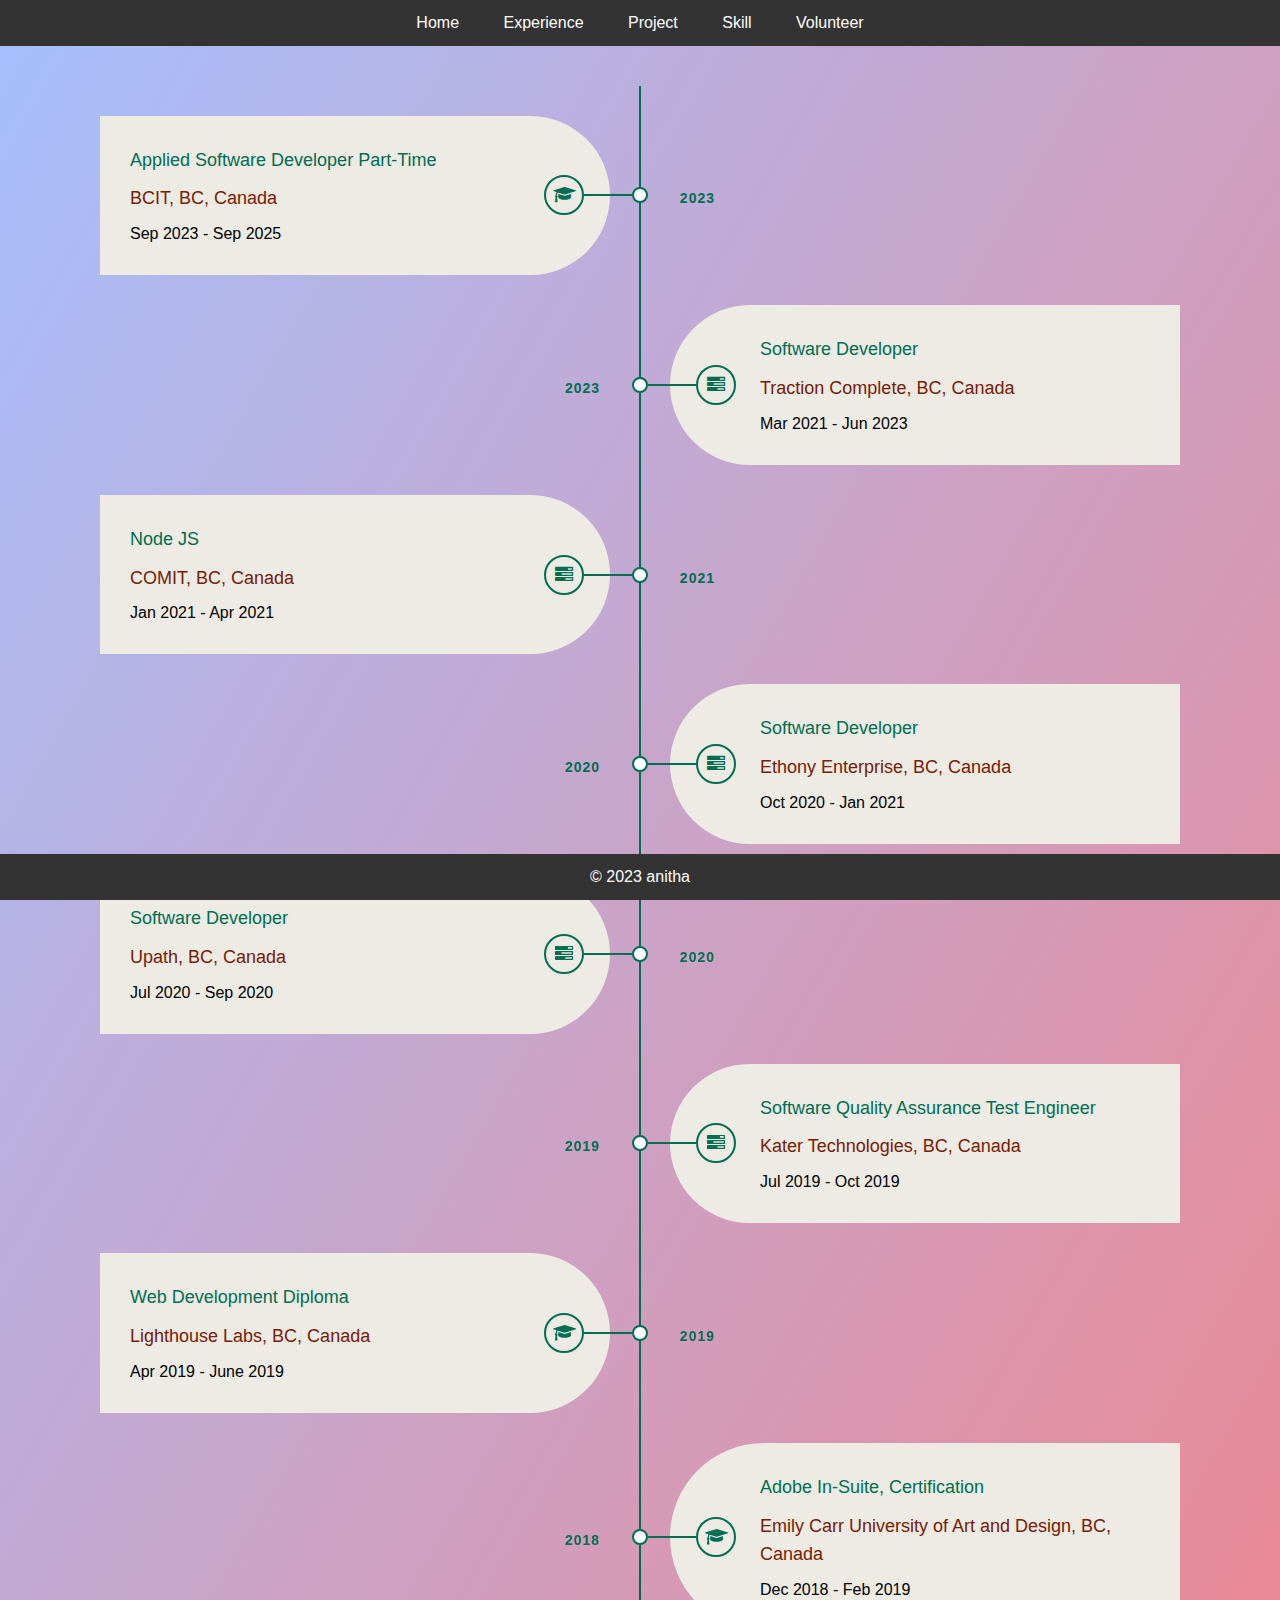
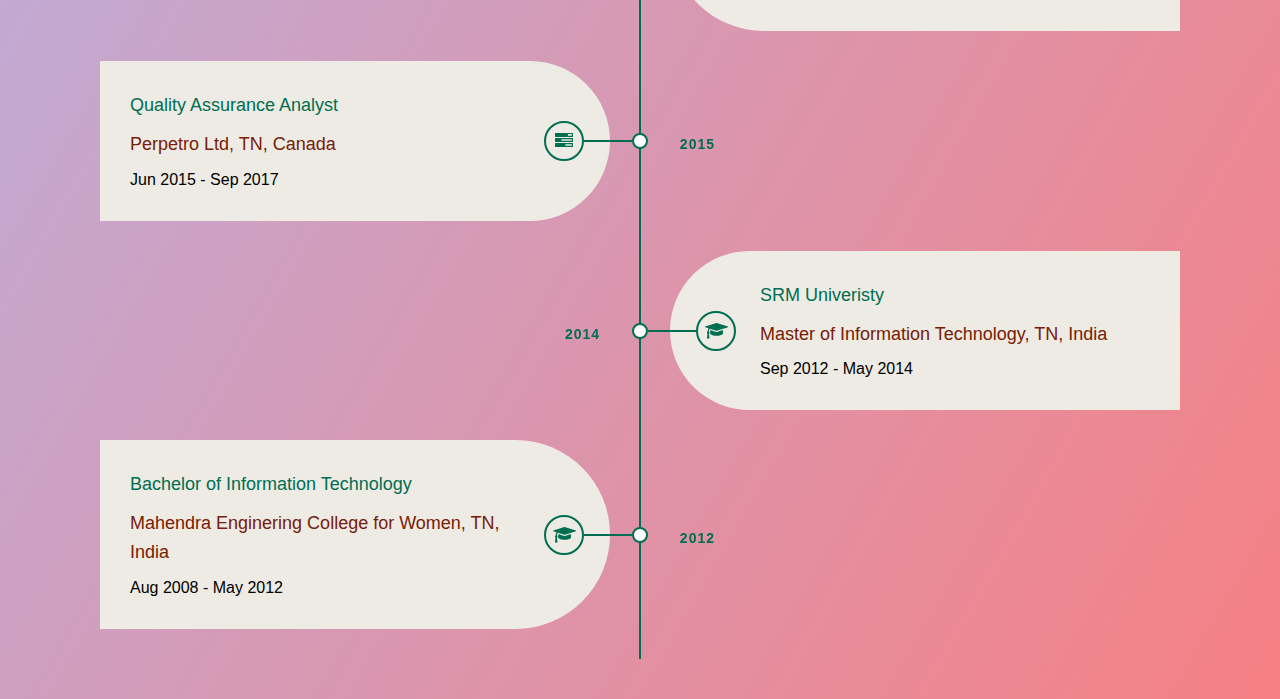
==== experience.html @ 7b46aba2 "website" ====
<!DOCTYPE html>
<html lang="en">
<head>
  <meta charset="UTF-8">
  <meta name="viewport" content="width=device-width, initial-scale=1.0">
  <title>Your Website - Home</title>
  <link rel="stylesheet" href="styles.css">
  <link rel="stylesheet" href="experience.css"> 
  <link
  rel="stylesheet"
  href="https://cdnjs.cloudflare.com/ajax/libs/font-awesome/4.7.0/css/font-awesome.min.css"
/>
</head>
<boby>
  <nav>
    <a href="index.html#home">Home</a>
    <a href="experience.html#experience">Experience</a>
    <a href="project.html#project">Project</a>
    <a href="project.html#skill">Skill</a>
    <a href="vonlunteer.html#volunteer">Volunteer</a>
  </nav>

<section id="experience">
    <div class="timeline">
        <div class="container left">
            <div class="date">2023</div>
            <i class="icon fa fa-graduation-cap"></i>
          <div class="content">
            <h2>Applied Software Developer Part-Time</h2>
            <h3>BCIT, BC, Canada</h3>
            <p>
             Sep 2023 - Sep 2025
            </p>
          </div>
        </div>
        <div class="container right">
            <div class="date">2023</div>
            <i class="icon fa fa-tasks"></i>
          <div class="content">
            <h2>Software Developer</h2>
            <h3>Traction Complete, BC, Canada</h3>
            <p>
             Mar 2021 - Jun 2023
            </p>
          </div>
        </div>
        <div class="container left">
            <div class="date">2021</div>
            <i class="icon fa fa-tasks"></i>
            <div class="content">
              <h2>Node JS</h2>
              <h3>COMIT, BC, Canada</h3>
              <p>
               Jan 2021 - Apr 2021
              </p>
            </div>
          </div>
        <div class="container right">
          <div class="date">2020</div>
          <i class="icon fa fa-tasks"></i>
          <div class="content">
            <h2>Software Developer</h2>
            <h3>Ethony Enterprise, BC, Canada</h3>
            <p>
             Oct 2020 - Jan 2021
            </p>
          </div>
        </div>
        <div class="container left">
            <div class="date">2020</div>
            <i class="icon fa fa-tasks"></i>
            <div class="content">
              <h2>Software Developer</h2>
              <h3>Upath, BC, Canada</h3>
              <p>
               Jul 2020 - Sep 2020
              </p>
            </div>
        </div>
        <div class="container right">
          <div class="date">2019</div>
          <i class="icon fa fa-tasks"></i>
          <div class="content">
            <h2>Software Quality Assurance Test Engineer</h2>
            <h3>Kater Technologies, BC, Canada</h3>
            <p>
             Jul 2019 - Oct 2019
            </p>
          </div>
        </div>
        <div class="container left">
            <div class="date">2019</div>
            <i class="icon fa fa-graduation-cap"></i>
          <div class="content">
            <h2>Web Development Diploma</h2>
            <h3>Lighthouse Labs, BC, Canada</h3>
            <p>
             Apr 2019 - June 2019
            </p>
          </div>
        </div>
        <div class="container right">
            <div class="date">2018</div>
            <i class="icon fa fa-graduation-cap"></i>
          <div class="content">
            <h2>Adobe In-Suite, Certification</h2>
            <h3>Emily Carr University of Art and Design, BC, Canada</h3>
            <p>
             Dec 2018 - Feb 2019
            </p>
          </div>
        </div>
        <div class="container left">
            <div class="date">2015</div>
            <i class="icon fa fa-tasks"></i>
            <div class="content">
              <h2>Quality Assurance Analyst</h2>
              <h3>Perpetro Ltd, TN, Canada</h3>
              <p>
               Jun 2015 - Sep 2017
              </p>
            </div>
        </div>
        <div class="container right">
            <div class="date">2014</div>
            <i class="icon fa fa-graduation-cap"></i>
          <div class="content">
            <h2>SRM Univeristy</h2>
            <h3>Master of Information Technology, TN, India</h3>
            <p>
             Sep 2012 - May 2014
            </p>
          </div>
        </div>
        <div class="container left">
            <div class="date">2012</div>
            <i class="icon fa fa-graduation-cap"></i>
          <div class="content">
            <h2>Bachelor of Information Technology</h2>
            <h3>Mahendra Enginering College for Women, TN, India</h3>
            <p>
             Aug 2008 - May 2012
            </p>
          </div>
        </div>
      </div>
</section>
<footer>&copy; 2023 anitha</footer>
</boby>
</html>
---- styles.css ----
* {
  box-sizing: border-box;
  margin: 0;
  padding: 0;
}

body {
  font-family: "Arial", sans-serif;
  line-height: 1.6;
  /* background-color: linear-gradient(120deg, #a6c0fe , #f68084 100%); */
  background-image: linear-gradient(120deg, #a6c0fe , #f68084 100%);
  color: #333; 
  margin: 0;
  padding: 0;
}


p {
  color: #333;
}

header {
  /* background-color: #008878; */
  color: #333;
  padding: 20px;
  text-align: center;
}
header h1 {
  font-size: 50px;
}
/* #d3e3fc */
nav {
  background-color: #333;
  padding: 10px;
  text-align: center;
}

nav a {
  color: #fff;
  text-decoration: none;
  padding: 10px;
  margin: 0 10px;
  /* transition: color 0.3s; */
}

nav a:hover {
  color: #ffd700; /* Change color on hover */
}

section {
  padding: 20px;
  margin: 20px;
}

footer {
  background-color: #333;
  color: #fff;
  text-align: center;
  padding: 10px;
  position: fixed;
  bottom: 0;
  width: 100%;
}
/* project */

#project {
  font-family: "Arial", sans-serif;
  margin: 50px auto;
  max-width: 800px;
}

.grid-container {
  display: grid;
  grid-template-columns: repeat(auto-fill, minmax(300px, 1fr));
  gap: 20px;
}
.grid-container-volunteer {
  display: grid;
  grid-template-columns: repeat(auto-fill, minmax(500px, 4fr));
  gap: 20px;
}

.card {
  background: #f4f4f4;
  border-radius: 5px;
  box-shadow: 0 0 10px rgba(0, 0, 0, 0.1);
  padding: 15px;
}

.card h3 {
  color: #333;
}

.card p {
  color: #555;
}

#project h2 {
  text-align: center;
}

@media only screen and (max-width: 600px) {
  section {
    margin: 10px;
  }
}
---- experience.css ----
*,
*::before,
*::after {
  box-sizing: border-box;
}

body {
  margin: 0;
  font-family: Arial, Helvetica, sans-serif;
  /* background: #ffffff; */
  background-image: linear-gradient(120deg, #a6c0fe , #f68084 100%);
}

.timeline {
  position: relative;
  width: 100%;
  max-width: 1140px;
  margin: 0 auto;
  padding: 15px 0;
}

.timeline::after {
  content: '';
  position: absolute;
  width: 2px;
  background: #006E51;
  top: 0;
  bottom: 0;
  left: 50%;
  margin-left: -1px;
}

.container {
  padding: 15px 30px;
  position: relative;
  background: inherit;
  width: 50%;
}

.container.left {
  left: 0;
}

.container.right {
  left: 50%;
}

.container::after {
  content: '';
  position: absolute;
  width: 16px;
  height: 16px;
  top: calc(50% - 8px);
  right: -8px;
  background: #ffffff;
  border: 2px solid #006E51;
  border-radius: 16px;
  z-index: 1;
}

.container.right::after {
  left: -8px;
}

.container::before {
  content: '';
  position: absolute;
  width: 50px;
  height: 2px;
  top: calc(50% - 1px);
  right: 8px;
  background: #006E51;
  z-index: 1;
}

.container.right::before {
  left: 8px;
}

.container .date {
  position: absolute;
  display: inline-block;
  top: calc(50% - 8px);
  text-align: center;
  font-size: 14px;
  font-weight: bold;
  color: #006E51;
  text-transform: uppercase;
  letter-spacing: 1px;
  z-index: 1;
}

.container.left .date {
  right: -75px;
}

.container.right .date {
  left: -75px;
}

.container .icon {
  position: absolute;
  display: inline-block;
  width: 40px;
  height: 40px;
  padding: 9px 0;
  top: calc(50% - 20px);
  background: #edebe4;
  border: 2px solid #006E51;
  border-radius: 40px;
  text-align: center;
  font-size: 18px;
  color: #006E51;
  z-index: 1;
}

.container.left .icon {
  right: 56px;
}

.container.right .icon {
  left: 56px;
}

.container .content {
  padding: 30px 90px 30px 30px;
  background: #edebe4;
  position: relative;
  border-radius: 0 500px 500px 0;
}

.container.right .content {
  padding: 30px 30px 30px 90px;
  border-radius: 500px 0 0 500px;
}

.container .content h2 {
  margin: 0 0 10px 0;
  font-size: 18px;
  font-weight: normal;
  color: #006E51;
}
.container .content h3 {
  margin: 0 0 10px 0;
  font-size: 18px;
  font-weight: normal;
  color: #772005;
}

.container .content p {
  margin: 0;
  font-size: 16px;
  line-height: 22px;
  color: #000000;
}

@media (max-width: 767.98px) {
  .timeline::after {
    left: 90px;
  }

  .container {
    width: 100%;
    padding-left: 120px;
    padding-right: 30px;
  }

  .container.right {
    left: 0%;
  }

  .container.left::after, 
  .container.right::after {
    left: 82px;
  }

  .container.left::before,
  .container.right::before {
    left: 100px;
    border-color: transparent #006E51 transparent transparent;
  }

  .container.left .date,
  .container.right .date {
    right: auto;
    left: 15px;
  }

  .container.left .icon,
  .container.right .icon {
    right: auto;
    left: 146px;
  }

  .container.left .content,
  .container.right .content {
    padding: 30px 30px 30px 90px;
    border-radius: 500px 0 0 500px;
  }
}
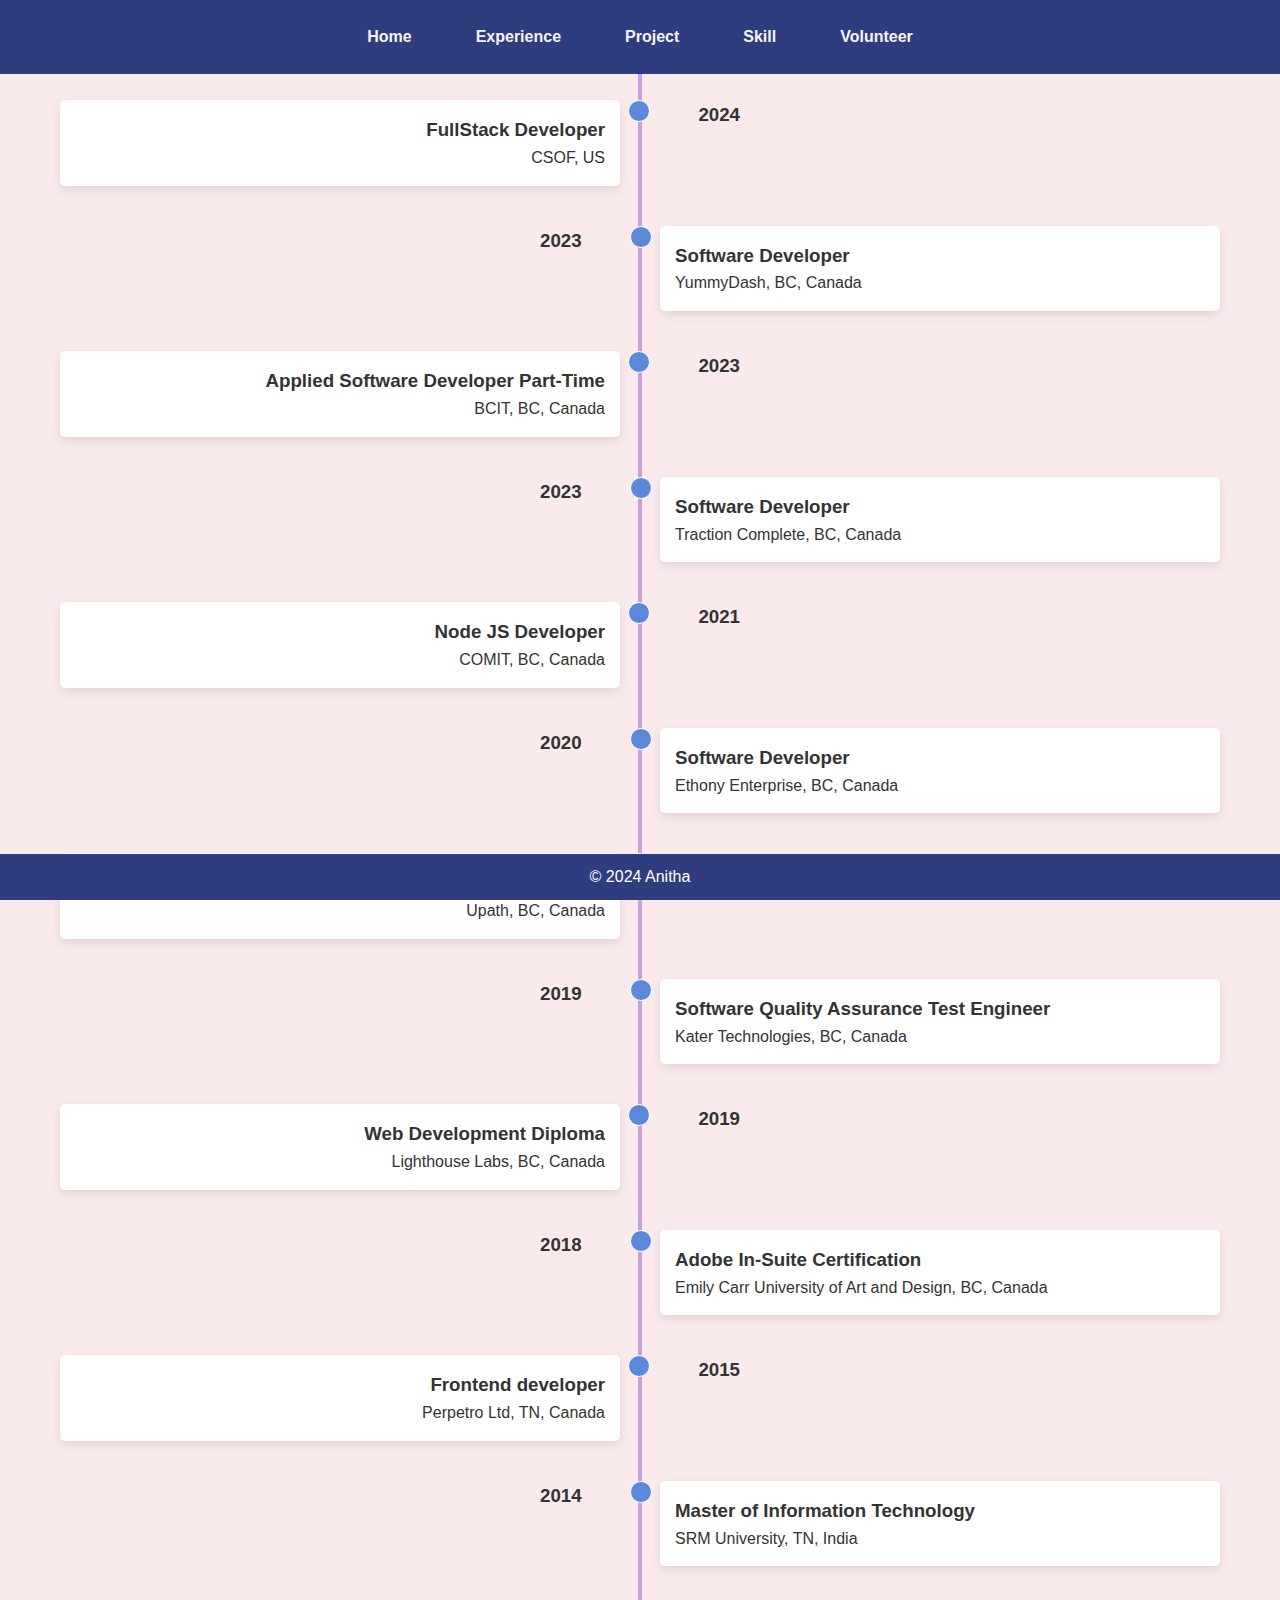
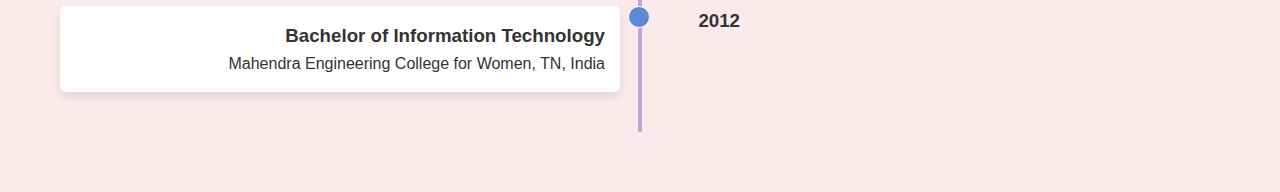
==== commit d487466f: "re-design the website" ====
--- a/experience.html
+++ b/experience.html
@@ -1,150 +1,154 @@
 <!DOCTYPE html>
 <html lang="en">
-<head>
-  <meta charset="UTF-8">
-  <meta name="viewport" content="width=device-width, initial-scale=1.0">
-  <title>Your Website - Home</title>
-  <link rel="stylesheet" href="styles.css">
-  <link rel="stylesheet" href="experience.css"> 
-  <link
-  rel="stylesheet"
-  href="https://cdnjs.cloudflare.com/ajax/libs/font-awesome/4.7.0/css/font-awesome.min.css"
-/>
-</head>
-<boby>
-  <nav>
-    <a href="index.html#home">Home</a>
-    <a href="experience.html#experience">Experience</a>
-    <a href="project.html#project">Project</a>
-    <a href="project.html#skill">Skill</a>
-    <a href="vonlunteer.html#volunteer">Volunteer</a>
-  </nav>
+  <head>
+    <meta charset="UTF-8" />
+    <meta name="viewport" content="width=device-width, initial-scale=1.0" />
+    <title>Responsive Timeline</title>
+    <link rel="stylesheet" href="styles.css" />
+    <link rel="stylesheet" href="styles/experience.css" />
+  </head>
+  <body>
+    <nav class="navbar">
+      <div class="hamburger" onClick="toggleMenu()">
+        <div></div>
+        <div></div>
+        <div></div>
+      </div>
 
-<section id="experience">
-    <div class="timeline">
-        <div class="container left">
-            <div class="date">2023</div>
-            <i class="icon fa fa-graduation-cap"></i>
-          <div class="content">
-            <h2>Applied Software Developer Part-Time</h2>
-            <h3>BCIT, BC, Canada</h3>
-            <p>
-             Sep 2023 - Sep 2025
-            </p>
+      <ul id="menu">
+        <li><a href="index.html#home" onClick="setActive(this)"> Home</a></li>
+        <li>
+          <a href="experience.html#experience" onClick="setActive(this)">
+            Experience</a
+          >
+        </li>
+        <li>
+          <a href="project.html#project" onClick="setActive(this)"> Project</a>
+        </li>
+        <li>
+          <a href="skill.html#skill" onClick="setActive(this)">Skill</a>
+        </li>
+        <li>
+          <a href="volunteer.html#volunteer" onClick="setActive(this)"
+            >Volunteer</a
+          >
+        </li>
+      </ul>
+    </nav>
+    <section id="experience">
+      <div class="timeline">
+        <!-- Timeline Item 1 -->
+        <div class="timeline-item right">
+          <div class="timeline-content">
+            <h3><span class="date">2024</span>FullStack Developer</h3>
+            <p>CSOF, US</p>
           </div>
         </div>
-        <div class="container right">
-            <div class="date">2023</div>
-            <i class="icon fa fa-tasks"></i>
-          <div class="content">
-            <h2>Software Developer</h2>
-            <h3>Traction Complete, BC, Canada</h3>
-            <p>
-             Mar 2021 - Jun 2023
-            </p>
+        <!-- Timeline Item 1 -->
+        <div class="timeline-item left">
+          <div class="timeline-content">
+            <h3><span class="date">2023</span>Software Developer</h3>
+            <p>YummyDash, BC, Canada</p>
           </div>
         </div>
-        <div class="container left">
-            <div class="date">2021</div>
-            <i class="icon fa fa-tasks"></i>
-            <div class="content">
-              <h2>Node JS</h2>
-              <h3>COMIT, BC, Canada</h3>
-              <p>
-               Jan 2021 - Apr 2021
-              </p>
-            </div>
-          </div>
-        <div class="container right">
-          <div class="date">2020</div>
-          <i class="icon fa fa-tasks"></i>
-          <div class="content">
-            <h2>Software Developer</h2>
-            <h3>Ethony Enterprise, BC, Canada</h3>
-            <p>
-             Oct 2020 - Jan 2021
-            </p>
+        <!-- Timeline Item 1 -->
+        <div class="timeline-item left">
+          <div class="timeline-content">
+            <h3>
+              <span class="date">2023</span>Applied Software Developer Part-Time
+            </h3>
+            <p>BCIT, BC, Canada</p>
           </div>
         </div>
-        <div class="container left">
-            <div class="date">2020</div>
-            <i class="icon fa fa-tasks"></i>
-            <div class="content">
-              <h2>Software Developer</h2>
-              <h3>Upath, BC, Canada</h3>
-              <p>
-               Jul 2020 - Sep 2020
-              </p>
-            </div>
-        </div>
-        <div class="container right">
-          <div class="date">2019</div>
-          <i class="icon fa fa-tasks"></i>
-          <div class="content">
-            <h2>Software Quality Assurance Test Engineer</h2>
-            <h3>Kater Technologies, BC, Canada</h3>
-            <p>
-             Jul 2019 - Oct 2019
-            </p>
+
+        <!-- Timeline Item 2 -->
+        <div class="timeline-item right">
+          <div class="timeline-content">
+            <h3><span class="date">2023</span>Software Developer</h3>
+            <p>Traction Complete, BC, Canada</p>
           </div>
         </div>
-        <div class="container left">
-            <div class="date">2019</div>
-            <i class="icon fa fa-graduation-cap"></i>
-          <div class="content">
-            <h2>Web Development Diploma</h2>
-            <h3>Lighthouse Labs, BC, Canada</h3>
-            <p>
-             Apr 2019 - June 2019
-            </p>
+
+        <!-- Timeline Item 3 -->
+        <div class="timeline-item left">
+          <div class="timeline-content">
+            <h3><span class="date">2021</span>Node JS Developer</h3>
+            <p>COMIT, BC, Canada</p>
           </div>
         </div>
-        <div class="container right">
-            <div class="date">2018</div>
-            <i class="icon fa fa-graduation-cap"></i>
-          <div class="content">
-            <h2>Adobe In-Suite, Certification</h2>
-            <h3>Emily Carr University of Art and Design, BC, Canada</h3>
-            <p>
-             Dec 2018 - Feb 2019
-            </p>
+
+        <!-- Timeline Item 4 -->
+        <div class="timeline-item right">
+          <div class="timeline-content">
+            <h3><span class="date">2020</span>Software Developer</h3>
+            <p>Ethony Enterprise, BC, Canada</p>
           </div>
         </div>
-        <div class="container left">
-            <div class="date">2015</div>
-            <i class="icon fa fa-tasks"></i>
-            <div class="content">
-              <h2>Quality Assurance Analyst</h2>
-              <h3>Perpetro Ltd, TN, Canada</h3>
-              <p>
-               Jun 2015 - Sep 2017
-              </p>
-            </div>
-        </div>
-        <div class="container right">
-            <div class="date">2014</div>
-            <i class="icon fa fa-graduation-cap"></i>
-          <div class="content">
-            <h2>SRM Univeristy</h2>
-            <h3>Master of Information Technology, TN, India</h3>
-            <p>
-             Sep 2012 - May 2014
-            </p>
+
+        <!-- Timeline Item 5 -->
+        <div class="timeline-item left">
+          <div class="timeline-content">
+            <h3><span class="date">2020</span>Software Developer</h3>
+            <p>Upath, BC, Canada</p>
           </div>
         </div>
-        <div class="container left">
-            <div class="date">2012</div>
-            <i class="icon fa fa-graduation-cap"></i>
-          <div class="content">
-            <h2>Bachelor of Information Technology</h2>
-            <h3>Mahendra Enginering College for Women, TN, India</h3>
-            <p>
-             Aug 2008 - May 2012
-            </p>
+
+        <!-- Timeline Item 6 -->
+        <div class="timeline-item right">
+          <div class="timeline-content">
+            <h3>
+              <span class="date">2019</span>Software Quality Assurance Test
+              Engineer
+            </h3>
+            <p>Kater Technologies, BC, Canada</p>
+          </div>
+        </div>
+
+        <!-- Timeline Item 7 -->
+        <div class="timeline-item left">
+          <div class="timeline-content">
+            <h3><span class="date">2019</span>Web Development Diploma</h3>
+            <p>Lighthouse Labs, BC, Canada</p>
+          </div>
+        </div>
+
+        <!-- Timeline Item 8 -->
+        <div class="timeline-item right">
+          <div class="timeline-content">
+            <h3><span class="date">2018</span>Adobe In-Suite Certification</h3>
+            <p>Emily Carr University of Art and Design, BC, Canada</p>
+          </div>
+        </div>
+
+        <!-- Timeline Item 9 -->
+        <div class="timeline-item left">
+          <div class="timeline-content">
+            <h3><span class="date">2015</span>Frontend developer</h3>
+            <p>Perpetro Ltd, TN, Canada</p>
+          </div>
+        </div>
+
+        <!-- Timeline Item 10 -->
+        <div class="timeline-item right">
+          <div class="timeline-content">
+            <h3>
+              <span class="date">2014</span>Master of Information Technology
+            </h3>
+            <p>SRM University, TN, India</p>
+          </div>
+        </div>
+
+        <!-- Timeline Item 11 -->
+        <div class="timeline-item left">
+          <div class="timeline-content">
+            <h3>
+              <span class="date">2012</span>Bachelor of Information Technology
+            </h3>
+            <p>Mahendra Engineering College for Women, TN, India</p>
           </div>
         </div>
       </div>
-</section>
-<footer>&copy; 2023 anitha</footer>
-</boby>
+    </section>
+    <footer>&copy; 2024 Anitha</footer>
+  </body>
 </html>
--- a/styles.css
+++ b/styles.css
@@ -1,3 +1,11 @@
+/* Define CSS varaible in root */
+:root {
+  --border-animation-color: #69138e;
+  --border-color: #ccc;
+  --primary-color: #2F3C7E;
+  --secondary-color: #f4f4f4;
+
+}
 * {
   box-sizing: border-box;
   margin: 0;
@@ -8,7 +16,7 @@
   font-family: "Arial", sans-serif;
   line-height: 1.6;
   /* background-color: linear-gradient(120deg, #a6c0fe , #f68084 100%); */
-  background-image: linear-gradient(120deg, #a6c0fe , #f68084 100%);
+  background-color: #FBEAEB;
   color: #333; 
   margin: 0;
   padding: 0;
@@ -29,22 +37,121 @@
   font-size: 50px;
 }
 /* #d3e3fc */
-nav {
-  background-color: #333;
-  padding: 10px;
-  text-align: center;
-}
-
-nav a {
-  color: #fff;
+
+/* Navbar */
+.navbar {
+  background-color: var(--primary-color);
+  color: var(--secondary-color);
+  display: flex;
+  justify-content: center;
+  left:0;
+  min-height: 60px;
+  padding: 1rem;
+  position: fixed;
+  right:0;
+  top: 0;
+  transition:   var(--primary-color) 0.3s ease;
+  z-index: 1000;
+}
+
+/* Navbar ul */
+.navbar ul {
+  display: flex;
+  justify-content: center;
+  list-style-type: none;
+}
+.navbar li {
+  padding: 0.5rem 1rem;
+}
+
+/* Navbar a */
+.navbar a {
+  color: var(--secondary-color);
+  font-weight: bold;
+  overflow: hidden;
+  padding:0.5rem 1rem;
+  position: relative;
   text-decoration: none;
-  padding: 10px;
-  margin: 0 10px;
-  /* transition: color 0.3s; */
-}
-
-nav a:hover {
-  color: #ffd700; /* Change color on hover */
+}
+
+.navbar a:hover {
+  color: var(--secondary-color);
+}
+
+/* Hamburger menu styling */
+
+.hamburger {
+  cursor: pointer;
+  display: none;
+  font-size: 1.5rem;
+  height:1.5rem;
+  position: absolute;
+  right: 1rem;
+  top: 1rem;
+  width: 1.5rem;
+}
+
+/* Hamburger lines */
+.hamburger div {
+  background-color: var(--secondary-color);
+  height: 2px;
+  margin: 4px 0;
+  transition: 0.4s;
+  width: 100%;
+}
+
+.hamburger.active div:nth-child(1) {
+  transform: rotate(-45deg) translate(-1px, 4px);
+
+}
+
+.hamburger.active div:nth-child(2) {
+  height:0;
+  opacity: 0; /* hide the middle line */
+}
+
+.hamburger.active div:nth-child(3) {
+  transform: rotate(45deg) translate(-1px, -4px);
+}
+
+/* Navbar  border animation  */
+.navbar a::after {
+  background-color: var(--border-animation-color);
+  bottom: 0;
+  content: '';
+  height: 2px;
+  left : 50%;
+  position: absolute;
+  transition: width 0.4s ease, left 0.4s ease; 
+  width: 0;
+}
+
+.navbar a:hover::after,
+.navbar a.active::after {
+  width: 100%;
+  left: 0;
+}
+
+
+/* Media query for navbar */
+
+/* Media query for hamburger menu */
+@media(max-width:768px) {
+  .navbar ul {
+      align-items: center;
+      display: none;
+      flex-direction: column;
+      width:100%;
+
+  }
+
+  .navbar ul.show{
+      display:flex;
+  }
+
+  .hamburger{
+      display:block;
+  }
 }
 
 section {
@@ -53,7 +160,7 @@
 }
 
 footer {
-  background-color: #333;
+  background-color: #2F3C7E;
   color: #fff;
   text-align: center;
   padding: 10px;
@@ -99,8 +206,28 @@
   text-align: center;
 }
 
+#video-container {
+  position: fixed;
+  right: 0;
+  bottom: 0;
+  width: 320px; 
+  height: 240px; 
+  z-index: -1;
+}
+.thumbnail {
+  max-width: 100%; 
+  height: auto;
+  display: block; 
+  margin: 0 auto;
+}
+
 @media only screen and (max-width: 600px) {
   section {
     margin: 10px;
   }
 }
+@media (max-width: 768px) {
+  .grid-container-volunteer {
+    grid-template-columns: repeat(auto-fill, minmax(300px, 1fr));
+  }
+}
--- a/styles/experience.css
+++ b/styles/experience.css
@@ -0,0 +1,148 @@
+
+
+
+/* Timeline Container */
+.timeline {
+    position: relative;
+    max-width: 1200px;
+    margin: 20px auto;
+    padding: 20px 0;
+    display: flex;
+    flex-direction: column;
+}
+
+/* Timeline Line */
+.timeline:before {
+    content: '';
+    position: absolute;
+    left: 50%;
+    top: 0;
+    transform: translateX(-50%);
+    width: 4px;
+    height: 100%;
+    background: #c9a0dc;
+    z-index: -1;
+}
+
+/* Timeline Items */
+.timeline-item {
+    position: relative;
+    width: 50%;
+    padding: 20px;
+    box-sizing: border-box;
+}
+
+/* Positioning Left and Right */
+.timeline-item:nth-child(odd) {
+    left: 0;
+    text-align: right;
+}
+
+.timeline-item:nth-child(even) {
+    left: 50%;
+    text-align: left;
+}
+
+/* Timeline Content */
+.timeline-content {
+    background: #ffffff;
+    padding: 15px;
+    border-radius: 5px;
+    box-shadow: 0 4px 10px rgba(0, 0, 0, 0.1);
+    position: relative;
+    width: 100%;
+}
+
+/* Timeline Marker */
+.timeline-item:before {
+    content: '';
+    position: absolute;
+    width: 20px;
+    height: 20px;
+    background: #5c88da;
+    border: 0.9px solid #ffffff;
+    border-radius: 50%;
+    top: 20px;
+}
+
+/* Left Markers */
+.timeline-item:nth-child(odd):before {
+    right: -10px;
+}
+
+/* Right Markers */
+.timeline-item:nth-child(even):before {
+    left: -10px;
+}
+
+/* Date positioning on desktop/laptop (default layout) */
+.timeline-content h3 .date {
+    position: absolute;
+    top: 0;
+    font-weight: bold;
+}
+
+.timeline-item:nth-child(odd) .timeline-content h3 .date {
+    right: -120px; /* Date positioned on the left */
+}
+
+.timeline-item:nth-child(even) .timeline-content h3 .date {
+    left: -120px; /* Date positioned on the right */
+}
+
+/* Responsive Design */
+@media (max-width: 768px) {
+  .timeline:before {
+      left: 20px; /* Move line to the side */
+  }
+
+  .timeline-item {
+      width: 100%;
+      padding-left: 50px; /* Adjust padding for mobile */
+      text-align: right; /* Keep the content aligned to the right */
+      position: relative;
+    
+  }
+
+  .timeline-item:nth-child(odd):before,
+  .timeline-item:nth-child(even):before {
+      left: 10px; /* Adjust marker position */
+  }
+  
+  .timeline-item:nth-child(odd) {
+      left: 0;
+  }
+  
+  .timeline-item:nth-child(even) {
+      left: 0;
+  }
+
+  .timeline-item .timeline-content {
+      text-align: right; /* Align content to the right */
+  }
+
+  /* For mobile: Date on left side and content on right side */
+  .timeline-content h3 .date {
+      position: relative;
+      left: -10px;
+      font-weight: bold;
+      top:-30px
+  }
+
+  .timeline-item:nth-child(odd) .timeline-content h3 .date,
+  .timeline-item:nth-child(even) .timeline-content h3 .date {
+      text-align: center;
+      display: inline-block;
+      width: 100%; /* Ensure date takes up full width */
+  }
+  .timeline-item:nth-child(even) .timeline-content h3 .date {
+
+    left: 50%; /* Center the date */
+    transform: translateX(-50%); /* Adjust for perfect centering */
+    font-weight: bold;
+}
+
+  .timeline-item .timeline-content {
+      text-align: center;
+  }
+}
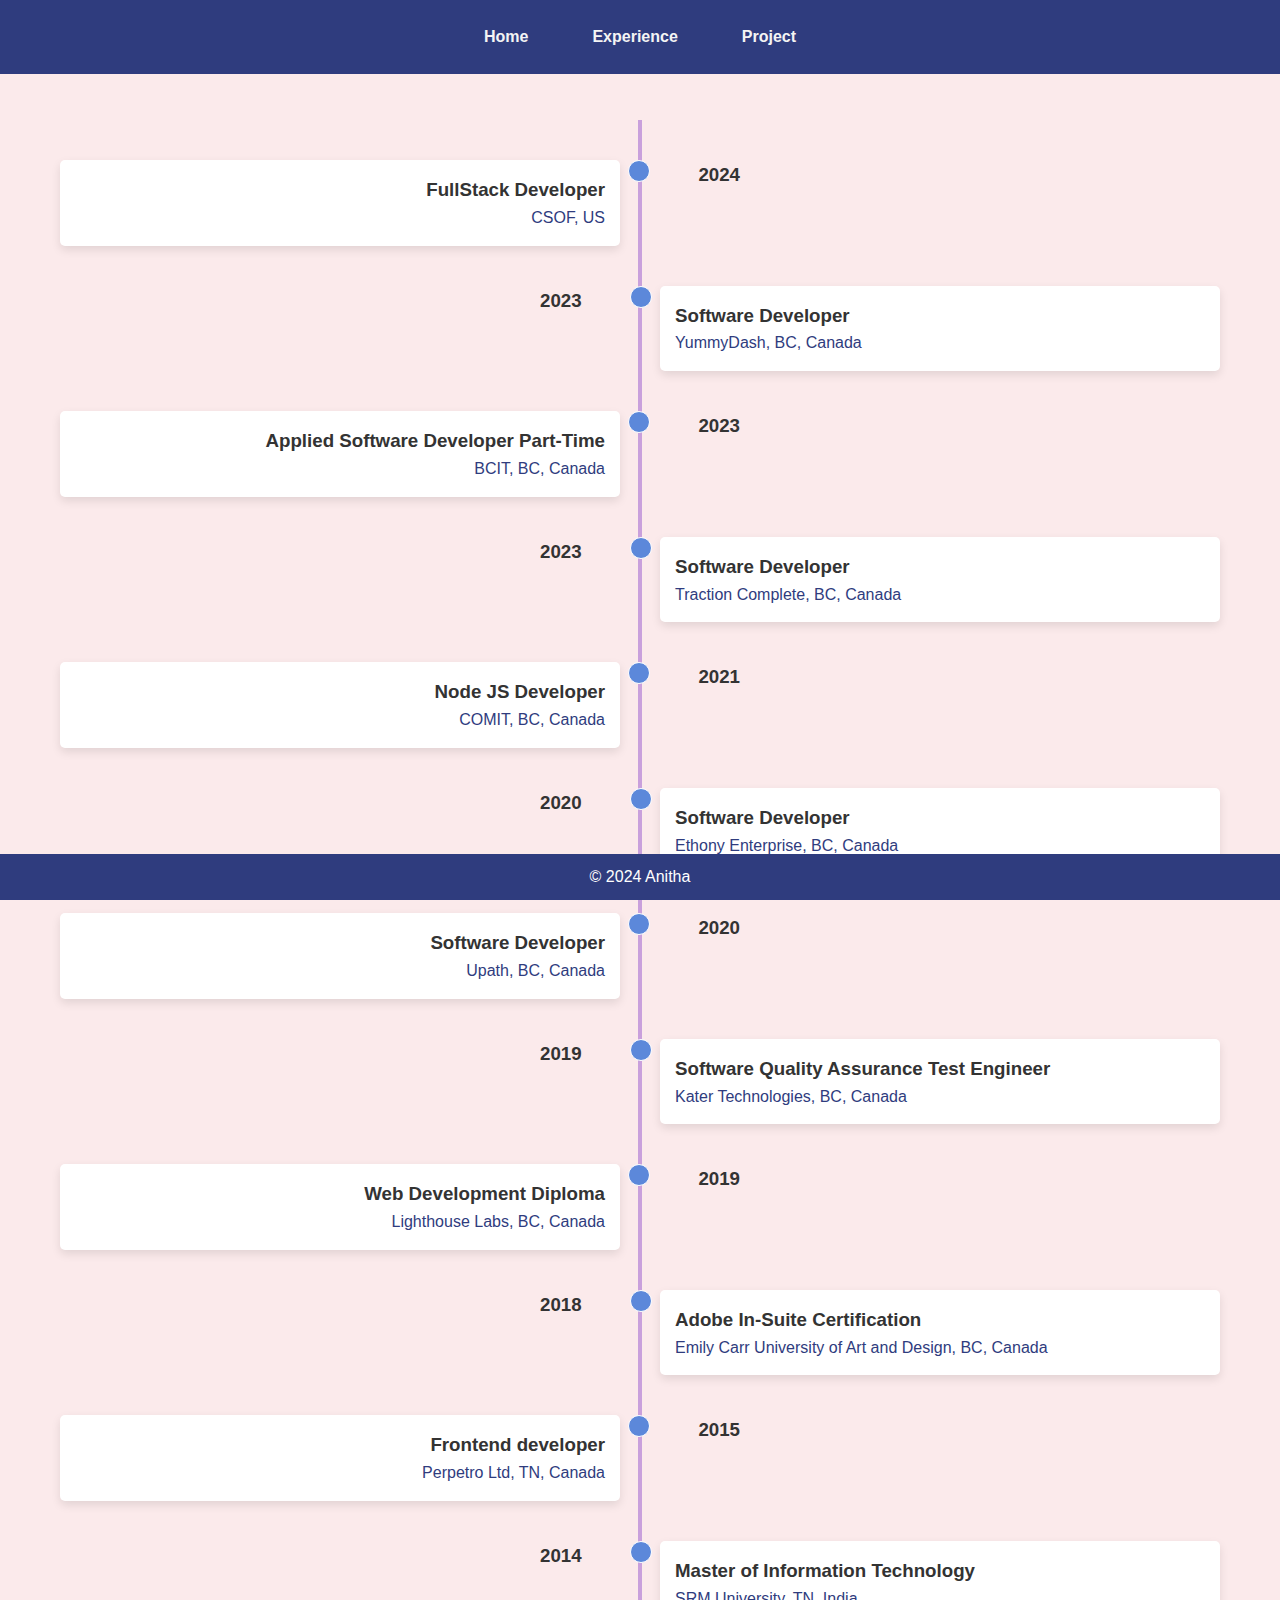
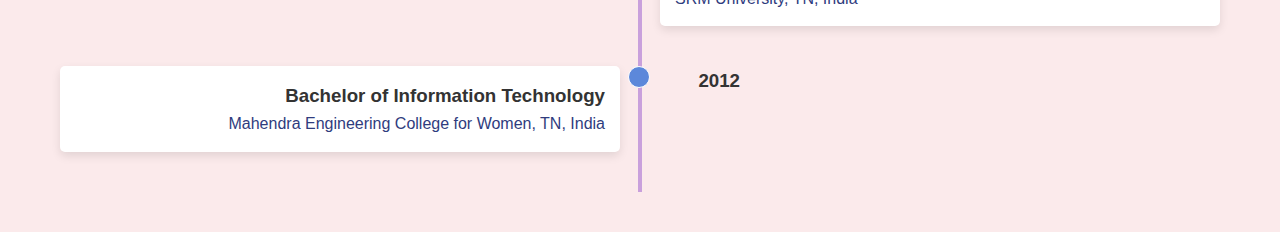
==== commit 6b74321e: "update UI, redesign website, removed some link" ====
--- a/experience.html
+++ b/experience.html
@@ -6,6 +6,7 @@
     <title>Responsive Timeline</title>
     <link rel="stylesheet" href="styles.css" />
     <link rel="stylesheet" href="styles/experience.css" />
+    <script defer src="script.js"></script>
   </head>
   <body>
     <nav class="navbar">
@@ -24,14 +25,6 @@
         </li>
         <li>
           <a href="project.html#project" onClick="setActive(this)"> Project</a>
-        </li>
-        <li>
-          <a href="skill.html#skill" onClick="setActive(this)">Skill</a>
-        </li>
-        <li>
-          <a href="volunteer.html#volunteer" onClick="setActive(this)"
-            >Volunteer</a
-          >
         </li>
       </ul>
     </nav>
--- a/styles.css
+++ b/styles.css
@@ -24,7 +24,7 @@
 
 
 p {
-  color: #333;
+  color: var(--primary-color);
 }
 
 header {
@@ -156,7 +156,7 @@
 
 section {
   padding: 20px;
-  margin: 20px;
+  margin-top: 80px;
 }
 
 footer {
@@ -231,3 +231,106 @@
     grid-template-columns: repeat(auto-fill, minmax(300px, 1fr));
   }
 }
+
+
+/* Header Section */
+.header {
+  text-align: center;
+  margin-bottom: 20px;
+}
+
+.header h1 {
+  font-size: 2rem;
+  color: var(--primary-color);
+  margin-top: 80px;
+}
+
+.header p {
+  font-size: 1.2rem;
+  color: var(--primary-color);
+}
+
+.contact-details {
+  margin-top: 10px;
+}
+
+.contact-details a {
+  display: block;
+  margin: 5px 0;
+  color: var(--primary-color);
+  text-decoration: none;
+  font-weight: bold;
+}
+
+.contact-details a i {
+  margin-right: 5px;
+}
+
+.social-links {
+  margin-top: 10px;
+}
+
+.social-links a {
+  margin: 0 10px;
+  color: var(--primary-color);
+  font-size: 1.5rem;
+}
+
+.social-links a:hover {
+  color: var(--border-animation-color);
+}
+
+/* Grid Container */
+.grid-container {
+  display: grid;
+  grid-template-columns: 1fr 1fr;
+  gap: 20px;
+  align-items: start;
+  margin: 0 auto;
+  max-width: 1200px;
+}
+
+/* Media Section */
+.media video {
+  width: 100%;
+  border-radius: 10px;
+  box-shadow: 0 0 10px rgba(0, 0, 0, 0.1);
+}
+
+/* Summary Section */
+.summary {
+  background: #f4f4f4;
+  padding: 20px;
+  border-radius: 10px;
+  box-shadow: 0 0 10px rgba(0, 0, 0, 0.1);
+}
+
+.summary h2, .summary h3 {
+  margin-bottom: 10px;
+}
+
+.tech-stack {
+  display: flex;
+  flex-wrap: wrap;
+  gap: 10px;
+}
+
+.tech-stack img {
+  width: 60px;
+  height: 60px;
+  object-fit: contain;
+  border-radius: 5px;
+  box-shadow: 0 0 5px rgba(0, 0, 0, 0.2);
+  transition: transform 0.3s;
+}
+
+.tech-stack img:hover {
+  transform: scale(1.1);
+}
+
+/* Responsive Design */
+@media (max-width: 768px) {
+  .grid-container {
+    grid-template-columns: 1fr;
+  }
+}
